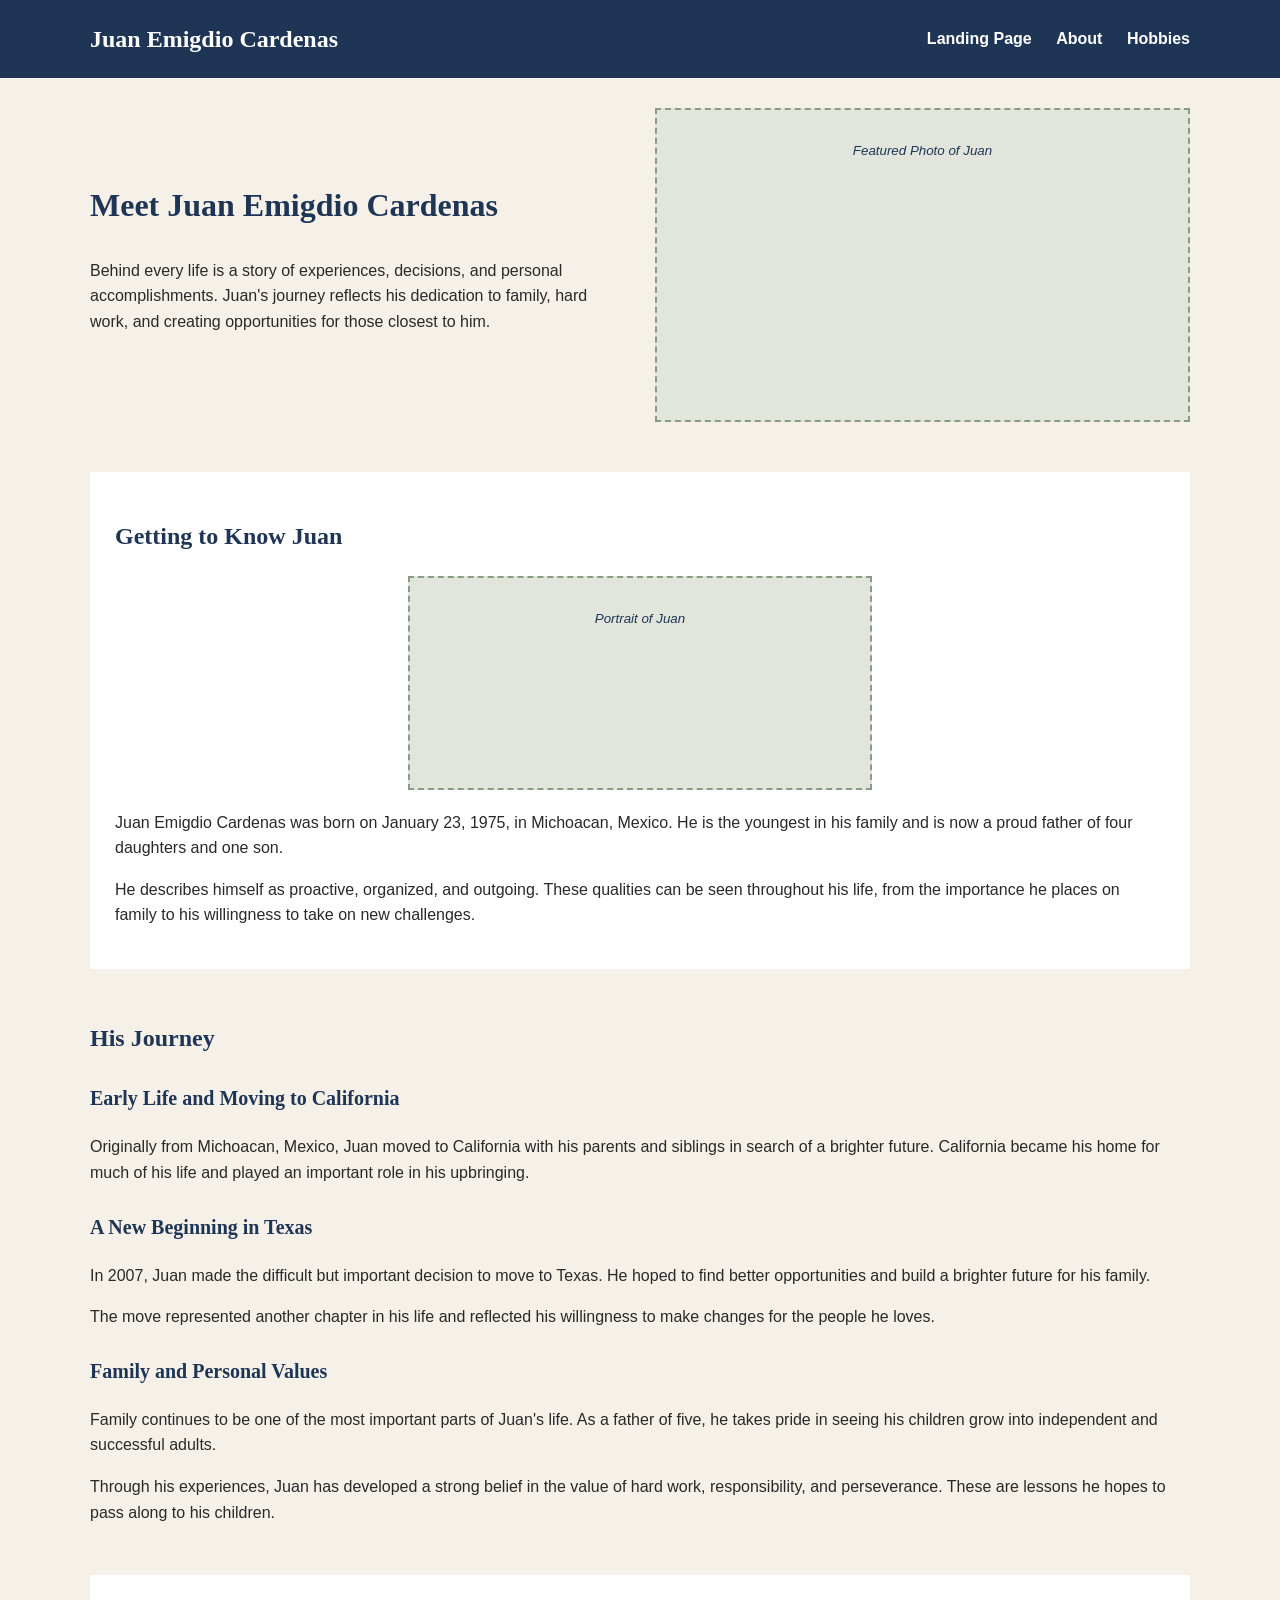
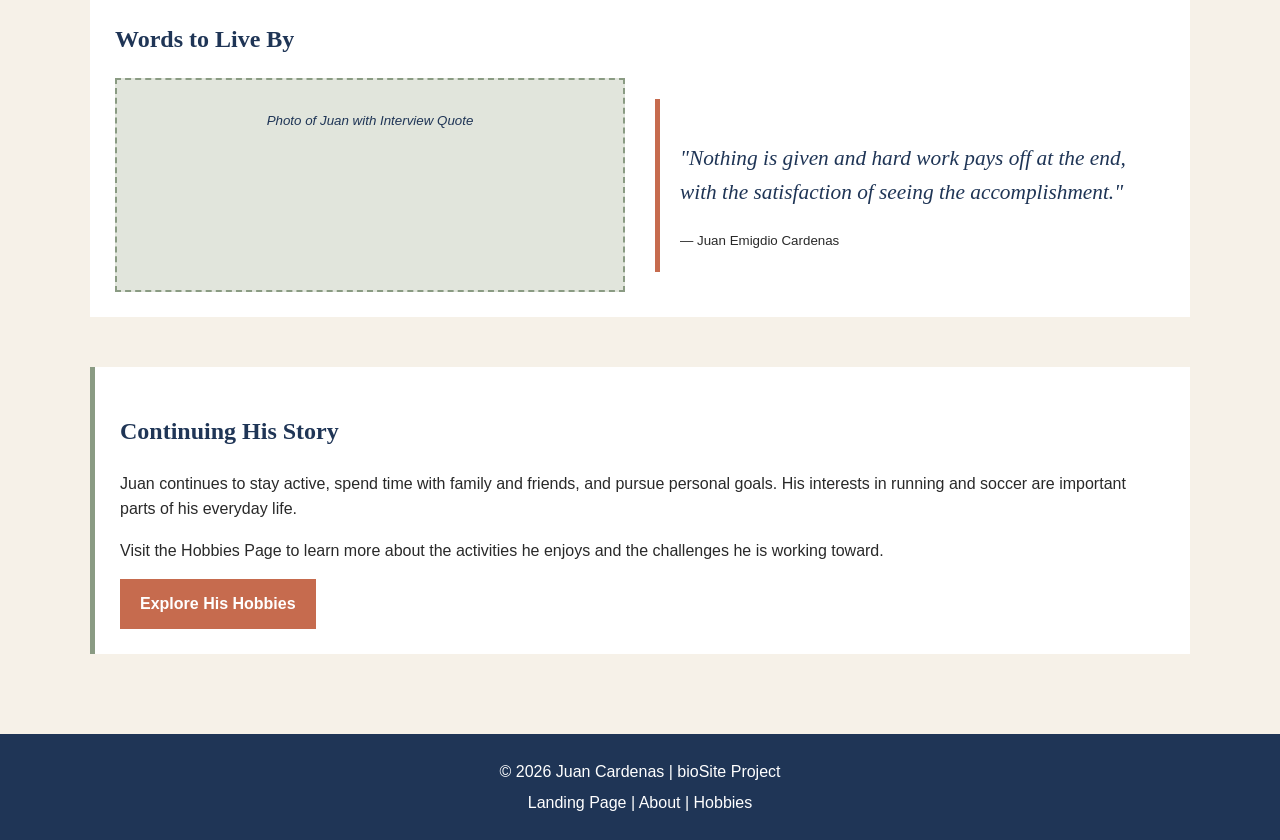
==== about.html @ eca73bfb "Complete Module 6.3 assignment" ====
<!--
    Juan Cardenas
    October 18, 2026
    Module 6.3 Assignment
-->

<!DOCTYPE html>
<html lang="en">

<head>
    <meta charset="UTF-8">
    <meta name="description"
    content="Learn about the life, background, and family of Juan Emigdio Cardenas.">
    <meta name="keywords"
    content="CSD 340, bioSite, Juan Emigdio Cardenas, Biography">
    <meta name="author" content="Juan Cardenas">
    <meta name="viewport"
    content="width=device-width, initial-scale=1.0">

    <title>Juan Emigdio Cardenas | About</title>
    <link rel="stylesheet" href="site.css">
</head>

<body>
    <header>
        <div class="site-header">
            <p class="site-name">Juan Emigdio Cardenas</p>

            <nav aria-label="Main navigation">
                <a href="index.html">Landing Page</a>
                <a href="about.html">About</a>
                <a href="hobbies.html">Hobbies</a>
            </nav>
        </div>
    </header>

    <main id="container">

        <!-- About Page Hero -->
        <section class="hero">
            <div class="hero-content">
                <h1>Meet Juan Emigdio Cardenas</h1>
                <p>
                    Behind every life is a story of experiences,
                    decisions, and personal accomplishments.
                    Juan's journey reflects his dedication to
                    family, hard work, and creating opportunities
                    for those closest to him.
                </p>
            </div>

            <!-- Photo Placeholder 1 -->
            <div class="hero-image">
                <div class="photo-placeholder">
                    Featured Photo of Juan
                </div>
            </div>
        </section>

        <!-- Portrait and Introduction -->
        <section class="about-introduction">
            <h2>Getting to Know Juan</h2>

            <!-- Photo Placeholder 2 -->
            <div class="photo-placeholder">
                Portrait of Juan
            </div>

            <p>
                Juan Emigdio Cardenas was born on January 23, 1975,
                in Michoacan, Mexico. He is the youngest in his
                family and is now a proud father of four daughters
                and one son.
            </p>
            <p>
                He describes himself as proactive, organized,
                and outgoing. These qualities can be seen
                throughout his life, from the importance he
                places on family to his willingness to take
                on new challenges.
            </p>
        </section>

        <!-- Biography -->
        <section class="biography">
            <h2>His Journey</h2>

            <h3>Early Life and Moving to California</h3>
            <p>
                Originally from Michoacan, Mexico, Juan moved
                to California with his parents and siblings
                in search of a brighter future. California
                became his home for much of his life and
                played an important role in his upbringing.
            </p>

            <h3>A New Beginning in Texas</h3>
            <p>
                In 2007, Juan made the difficult but important
                decision to move to Texas. He hoped to find
                better opportunities and build a brighter
                future for his family.
            </p>
            <p>
                The move represented another chapter in his
                life and reflected his willingness to make
                changes for the people he loves.
            </p>

            <h3>Family and Personal Values</h3>
            <p>
                Family continues to be one of the most
                important parts of Juan's life. As a father
                of five, he takes pride in seeing his children
                grow into independent and successful adults.
            </p>
            <p>
                Through his experiences, Juan has developed
                a strong belief in the value of hard work,
                responsibility, and perseverance. These
                are lessons he hopes to pass along to
                his children.
            </p>
        </section>

        <!-- Interview Quote and Photo -->
        <section class="quote-section">
            <h2>Words to Live By</h2>

            <div class="quote-container">

                <div class="quote-content">
                    <blockquote>
                        <p>
                            "Nothing is given and hard work pays off
                            at the end, with the satisfaction of
                            seeing the accomplishment."
                        </p>
                        <cite>— Juan Emigdio Cardenas</cite>
                    </blockquote>
                </div>

                <!-- Photo Placeholder 3 -->
                <div class="quote-image">
                    <div class="photo-placeholder">
                        Photo of Juan with Interview Quote
                    </div>
                </div>

            </div>
        </section>

        <!-- Closing Section -->
        <section class="about-closing">
            <h2>Continuing His Story</h2>
            <p>
                Juan continues to stay active, spend time
                with family and friends, and pursue personal
                goals. His interests in running and soccer
                are important parts of his everyday life.
            </p>
            <p>
                Visit the Hobbies Page to learn more about
                the activities he enjoys and the challenges
                he is working toward.
            </p>

            <a class="button" href="hobbies.html">
                Explore His Hobbies
            </a>
        </section>

    </main>

    <footer>
        <p>&copy; 2026 Juan Cardenas | bioSite Project</p>
        <p>
            <a href="index.html">Landing Page</a> |
            <a href="about.html">About</a> |
            <a href="hobbies.html">Hobbies</a>
        </p>
    </footer>

</body>
</html>
---- site.css ----
/*
    Juan Cardenas
    October 18, 2026
    Module 6.3 Assignment
*/

/* General Page Styles */
body {
    margin: 0;
    background-color: #F6F1E8;
    color: #292929;
    font-family: Arial, sans-serif;
    font-size: 12pt;
    line-height: 1.6;
}

/* Headings */
h1, h2, h3 {
    font-family: Georgia, serif;
    color: #1F3556;
}
h1 {
    font-size: 24pt;
}
h2 {
    font-size: 18pt;
}
h3 {
    font-size: 15pt;
}

/* Header and Navigation */
header {
    background-color: #1F3556;
    color: white;
    padding: 20px;
}
.site-header {
    max-width: 1100px;
    margin: auto;
    display: grid;
    grid-template-columns: 1fr 1fr;
    align-items: center;
}
.site-name {
    font-family: Georgia, serif;
    font-size: 18pt;
    font-weight: bold;
    margin: 0;
}
nav {
    text-align: right;
}
nav a {
    color: white;
    font-family: Arial, sans-serif;
    font-weight: bold;
    text-decoration: none;
    margin-left: 20px;
}
nav a:hover {
    text-decoration: underline;
}

/* Main Content */
#container {
    max-width: 1100px;
    margin: auto;
    padding: 30px;
}
section {
    margin-bottom: 50px;
}

/* Hero Section */
.hero {
    display: grid;
    grid-template-columns: 1fr 1fr;
    gap: 30px;
    align-items: center;
}
.hero-content h1 {
    margin-top: 0;
}

/* Buttons */
.button {
    display: inline-block;
    background-color: #C66B4E;
    color: white;
    padding: 12px 20px;
    text-decoration: none;
    font-weight: bold;
}
.button:hover {
    background-color: #1F3556;
}

/* Photo Placeholders */
.photo-placeholder {
    background-color: #E1E5DC;
    border: 2px dashed #8A9B83;
    color: #1F3556;
    padding: 30px;
    min-height: 150px;
    text-align: center;
    font-family: Arial, sans-serif;
    font-size: 10pt;
    font-style: italic;
}
.hero-image .photo-placeholder {
    min-height: 250px;
}

/* Landing Page Introduction */
.introduction {
    background-color: white;
    padding: 25px;
    border-left: 5px solid #8A9B83;
}

/* Landing Page Story Cards */
.card-container {
    display: grid;
    grid-template-columns: 1fr 1fr 1fr;
    gap: 20px;
}
.card {
    background-color: white;
    padding: 20px;
    border: 1px solid #8A9B83;
}
.card h3 {
    margin-bottom: 10px;
}

/* Marathon Goal Section */
.marathon-container {
    display: grid;
    grid-template-columns: 1fr 1fr;
    gap: 30px;
    align-items: center;
}

/* Place Marathon Photo on the Left */
.marathon-image {
    grid-column: 1;
    grid-row: 1;
}

/* Place Marathon Text on the Right */
.marathon-content {
    grid-column: 2;
    grid-row: 1;
}

/* About Page Introduction */
.about-introduction {
    background-color: white;
    padding: 25px;
}
.about-introduction .photo-placeholder {
    max-width: 400px;
    margin: 20px auto;
}

/* Biography */
.biography h3 {
    margin-top: 25px;
}

/* Interview Quote and Photo */
.quote-section {
    background-color: white;
    padding: 25px;
}
.quote-container {
    display: grid;
    grid-template-columns: 1fr 1fr;
    gap: 30px;
    align-items: center;
}

/* Place Interview Photo on the Left */
.quote-image {
    grid-column: 1;
    grid-row: 1;
}

/* Place Interview Quote on the Right */
.quote-content {
    grid-column: 2;
    grid-row: 1;
}
blockquote {
    margin: 0;
    padding: 20px;
    border-left: 5px solid #C66B4E;
    color: #1F3556;
    font-family: Georgia, serif;
    font-size: 16pt;
    font-style: italic;
}
blockquote cite {
    display: block;
    margin-top: 15px;
    color: #292929;
    font-family: Arial, sans-serif;
    font-size: 10pt;
    font-style: normal;
}

/* About Page Closing */
.about-closing {
    background-color: white;
    padding: 25px;
    border-left: 5px solid #8A9B83;
}

/* Hobbies Page */
.hobby-section {
    background-color: white;
    padding: 25px;
}
.hobby-container {
    display: grid;
    grid-template-columns: 1fr 1fr;
    gap: 30px;
    align-items: center;
}

/* Hobbies Closing Note */
.hobbies-closing {
    background-color: white;
    padding: 25px;
    border-left: 5px solid #8A9B83;
}

/* Footer */
footer {
    background-color: #1F3556;
    color: white;
    text-align: center;
    padding: 20px;
}
footer p {
    margin: 5px;
}
footer a {
    color: white;
    text-decoration: none;
}
footer a:hover {
    text-decoration: underline;
}
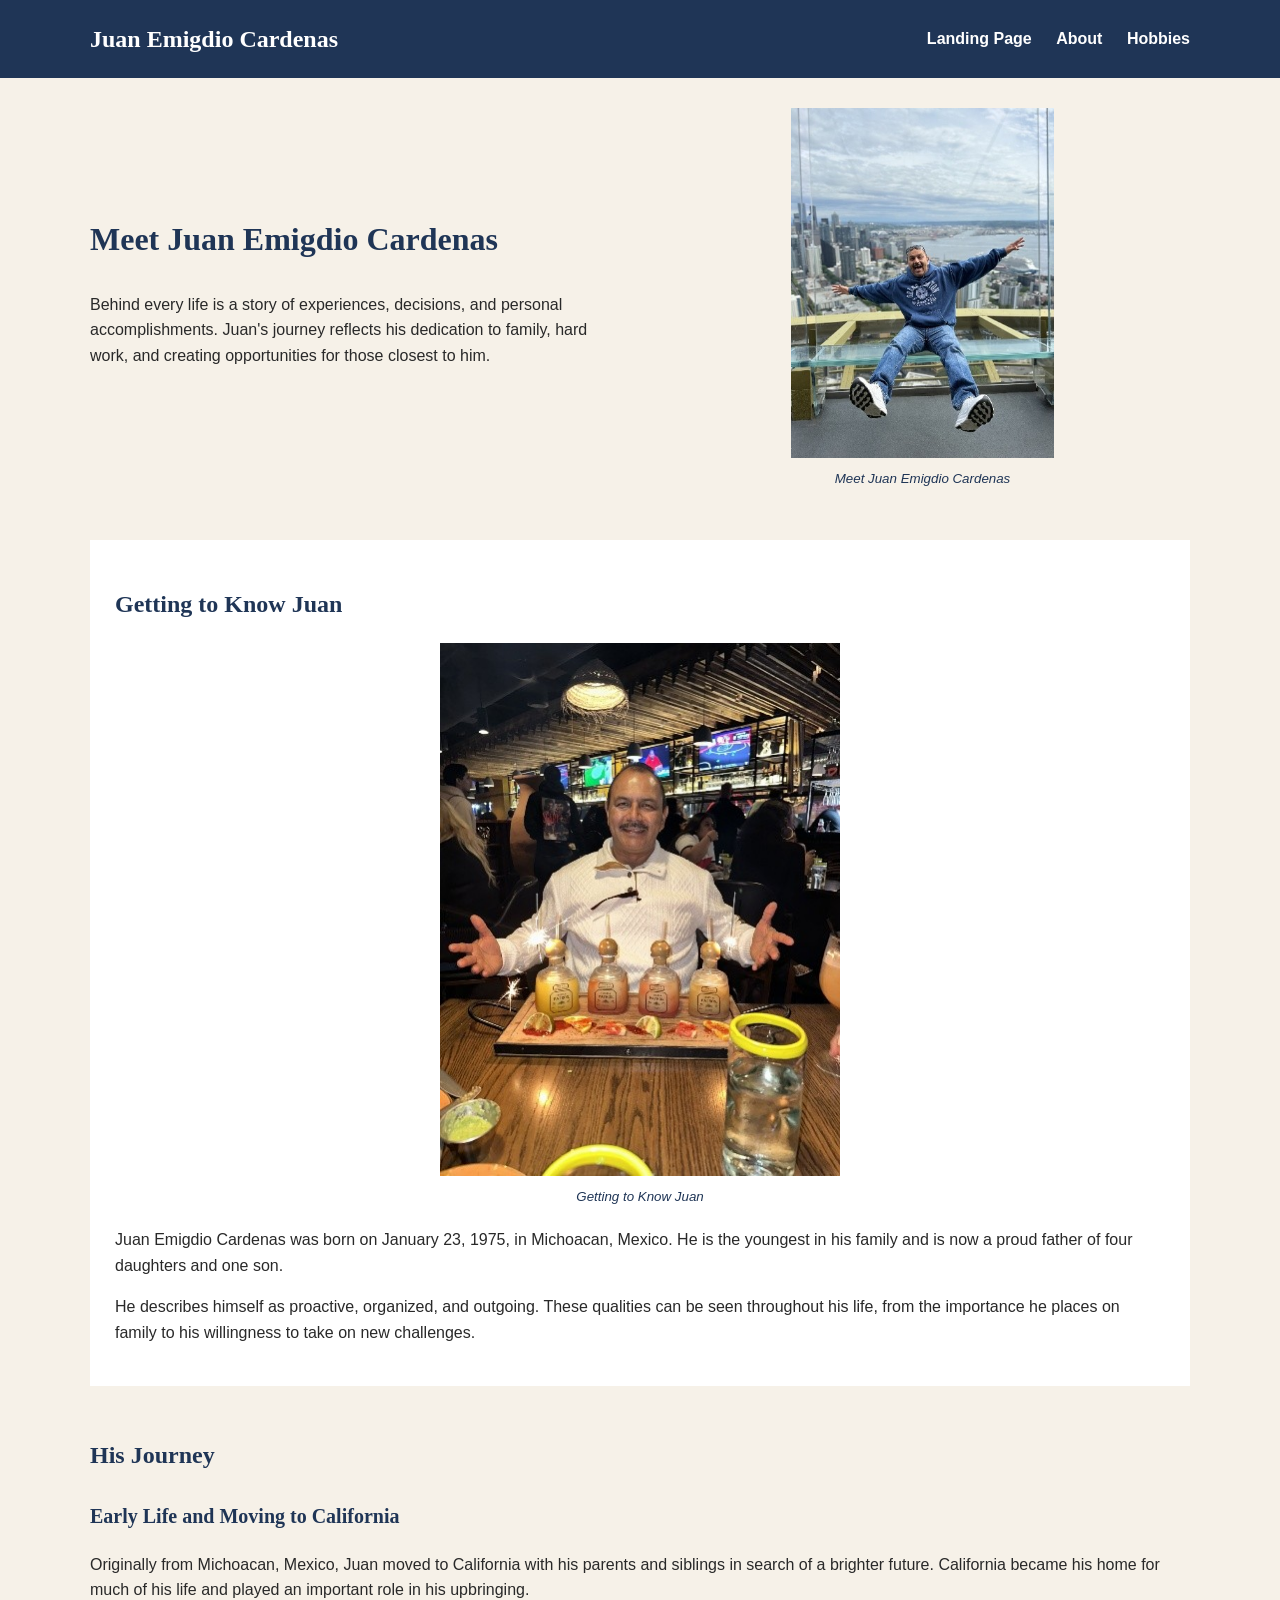
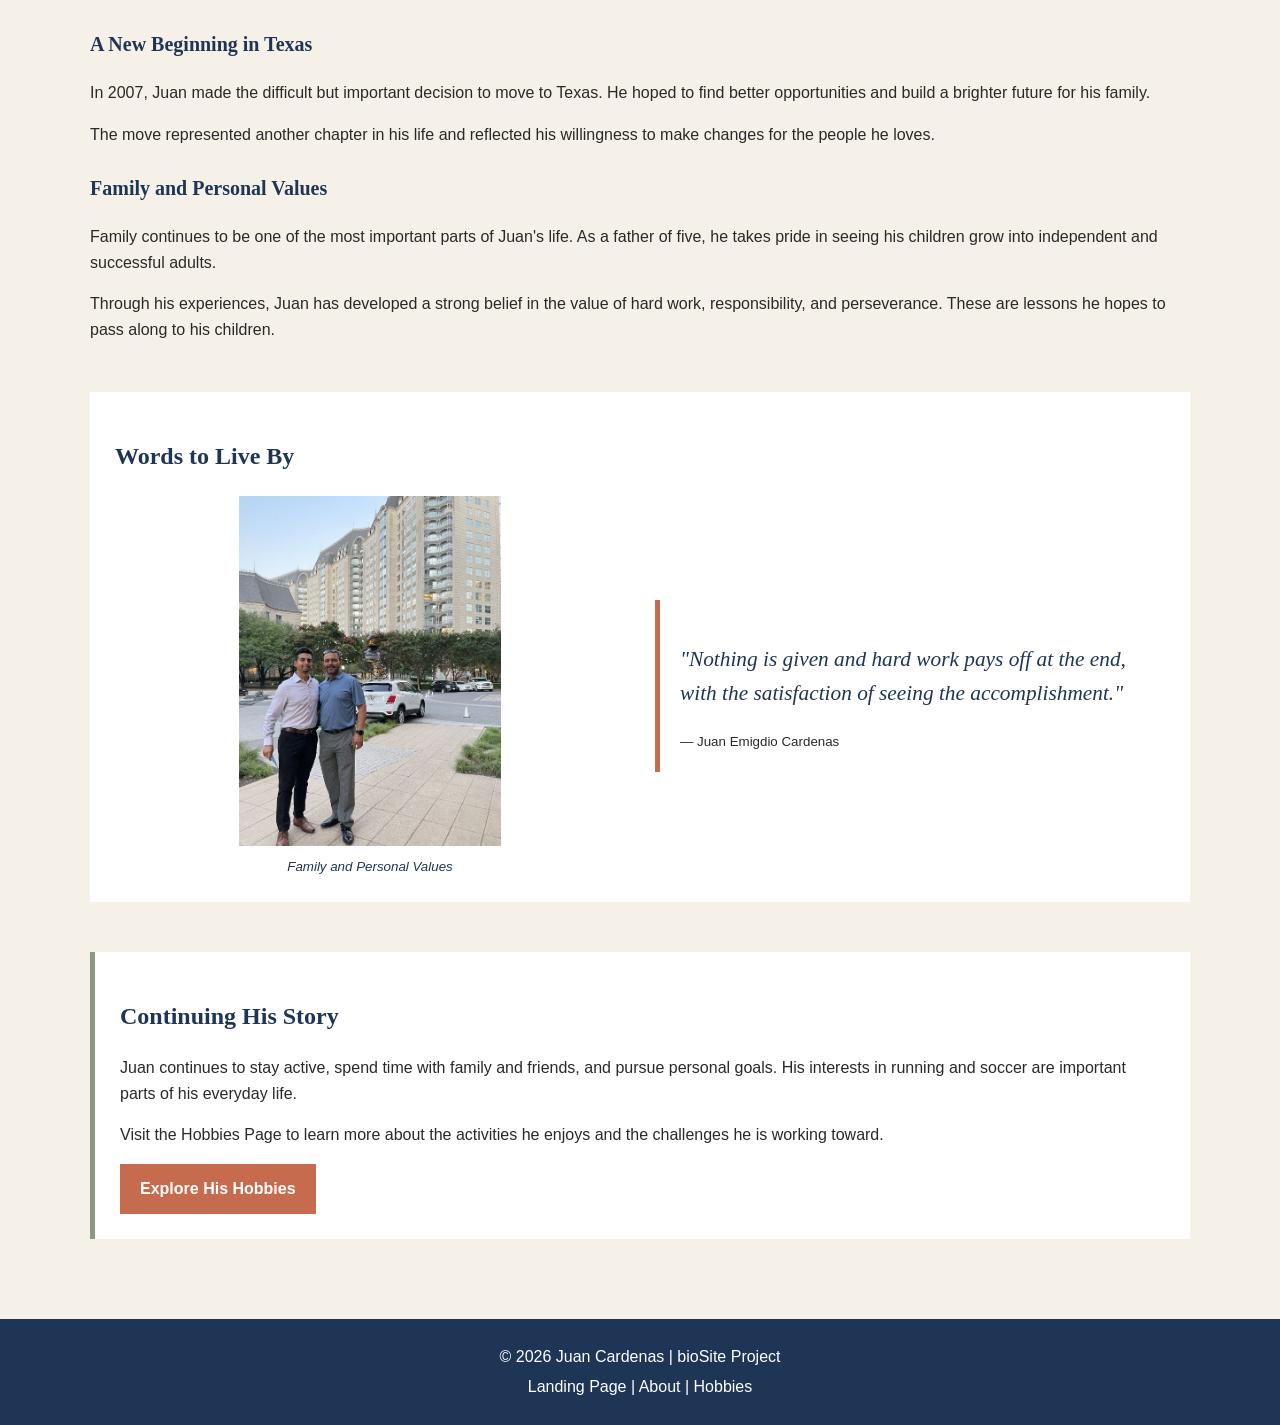
==== commit ad969ffb: "Complete Module 7.2 assignment" ====
--- a/about.html
+++ b/about.html
@@ -1,7 +1,7 @@
 <!--
     Juan Cardenas
-    October 18, 2026
-    Module 6.3 Assignment
+    October 25, 2026
+    Module 7.2 Assignment
 -->
 
 <!DOCTYPE html>
@@ -49,11 +49,15 @@
                 </p>
             </div>
 
-            <!-- Photo Placeholder 1 -->
+            <!-- Featured Photo -->
             <div class="hero-image">
-                <div class="photo-placeholder">
-                    Featured Photo of Juan
-                </div>
+                <figure>
+                    <img src="images/Picture5.jpg"
+                         alt="Portrait of Juan Emigdio Cardenas">
+                    <figcaption>
+                        Meet Juan Emigdio Cardenas
+                    </figcaption>
+                </figure>
             </div>
         </section>
 
@@ -61,10 +65,14 @@
         <section class="about-introduction">
             <h2>Getting to Know Juan</h2>
 
-            <!-- Photo Placeholder 2 -->
-            <div class="photo-placeholder">
-                Portrait of Juan
-            </div>
+            <!-- Portrait Photo -->
+            <figure>
+                <img src="images/Picture6.jpg"
+                     alt="Portrait of Juan">
+                <figcaption>
+                    Getting to Know Juan
+                </figcaption>
+            </figure>
 
             <p>
                 Juan Emigdio Cardenas was born on January 23, 1975,
@@ -140,11 +148,15 @@
                     </blockquote>
                 </div>
 
-                <!-- Photo Placeholder 3 -->
+                <!-- Family Portrait -->
                 <div class="quote-image">
-                    <div class="photo-placeholder">
-                        Photo of Juan with Interview Quote
-                    </div>
+                    <figure>
+                        <img src="images/Picture3.jpg"
+                             alt="Family portrait of Juan">
+                        <figcaption>
+                            Family and Personal Values
+                        </figcaption>
+                    </figure>
                 </div>
 
             </div>
--- a/site.css
+++ b/site.css
@@ -1,7 +1,7 @@
 /*
     Juan Cardenas
-    October 18, 2026
-    Module 6.3 Assignment
+    October 25, 2026
+    Module 7.2 Assignment
 */
 
 /* General Page Styles */
@@ -13,7 +13,6 @@
     font-size: 12pt;
     line-height: 1.6;
 }
-
 /* Headings */
 h1, h2, h3 {
     font-family: Georgia, serif;
@@ -28,7 +27,6 @@
 h3 {
     font-size: 15pt;
 }
-
 /* Header and Navigation */
 header {
     background-color: #1F3556;
@@ -61,7 +59,6 @@
 nav a:hover {
     text-decoration: underline;
 }
-
 /* Main Content */
 #container {
     max-width: 1100px;
@@ -71,7 +68,6 @@
 section {
     margin-bottom: 50px;
 }
-
 /* Hero Section */
 .hero {
     display: grid;
@@ -82,7 +78,6 @@
 .hero-content h1 {
     margin-top: 0;
 }
-
 /* Buttons */
 .button {
     display: inline-block;
@@ -95,30 +90,34 @@
 .button:hover {
     background-color: #1F3556;
 }
-
-/* Photo Placeholders */
-.photo-placeholder {
-    background-color: #E1E5DC;
-    border: 2px dashed #8A9B83;
+/* Images and Captions */
+figure {
+    margin: 0;
+    text-align: center;
+}
+figure img {
+    width: 100%;
+    height: auto;
+    display: block;
+}
+figcaption {
     color: #1F3556;
-    padding: 30px;
-    min-height: 150px;
-    text-align: center;
     font-family: Arial, sans-serif;
     font-size: 10pt;
     font-style: italic;
-}
-.hero-image .photo-placeholder {
-    min-height: 250px;
-}
-
+    margin-top: 10px;
+}
+/* Featured Images */
+.hero-image img {
+    max-height: 350px;
+    object-fit: contain;
+}
 /* Landing Page Introduction */
 .introduction {
     background-color: white;
     padding: 25px;
     border-left: 5px solid #8A9B83;
 }
-
 /* Landing Page Story Cards */
 .card-container {
     display: grid;
@@ -133,7 +132,10 @@
 .card h3 {
     margin-bottom: 10px;
 }
-
+.card img {
+    height: 200px;
+    object-fit: cover;
+}
 /* Marathon Goal Section */
 .marathon-container {
     display: grid;
@@ -141,34 +143,33 @@
     gap: 30px;
     align-items: center;
 }
-
 /* Place Marathon Photo on the Left */
 .marathon-image {
     grid-column: 1;
     grid-row: 1;
 }
-
 /* Place Marathon Text on the Right */
 .marathon-content {
     grid-column: 2;
     grid-row: 1;
 }
-
+.marathon-image img {
+    max-height: 350px;
+    object-fit: contain;
+}
 /* About Page Introduction */
 .about-introduction {
     background-color: white;
     padding: 25px;
 }
-.about-introduction .photo-placeholder {
+.about-introduction figure {
     max-width: 400px;
     margin: 20px auto;
 }
-
 /* Biography */
 .biography h3 {
     margin-top: 25px;
 }
-
 /* Interview Quote and Photo */
 .quote-section {
     background-color: white;
@@ -180,13 +181,15 @@
     gap: 30px;
     align-items: center;
 }
-
 /* Place Interview Photo on the Left */
 .quote-image {
     grid-column: 1;
     grid-row: 1;
 }
-
+.quote-image img {
+    max-height: 350px;
+    object-fit: contain;
+}
 /* Place Interview Quote on the Right */
 .quote-content {
     grid-column: 2;
@@ -209,14 +212,12 @@
     font-size: 10pt;
     font-style: normal;
 }
-
 /* About Page Closing */
 .about-closing {
     background-color: white;
     padding: 25px;
     border-left: 5px solid #8A9B83;
 }
-
 /* Hobbies Page */
 .hobby-section {
     background-color: white;
@@ -228,14 +229,16 @@
     gap: 30px;
     align-items: center;
 }
-
+.hobby-image img {
+    max-height: 300px;
+    object-fit: contain;
+}
 /* Hobbies Closing Note */
 .hobbies-closing {
     background-color: white;
     padding: 25px;
     border-left: 5px solid #8A9B83;
 }
-
 /* Footer */
 footer {
     background-color: #1F3556;
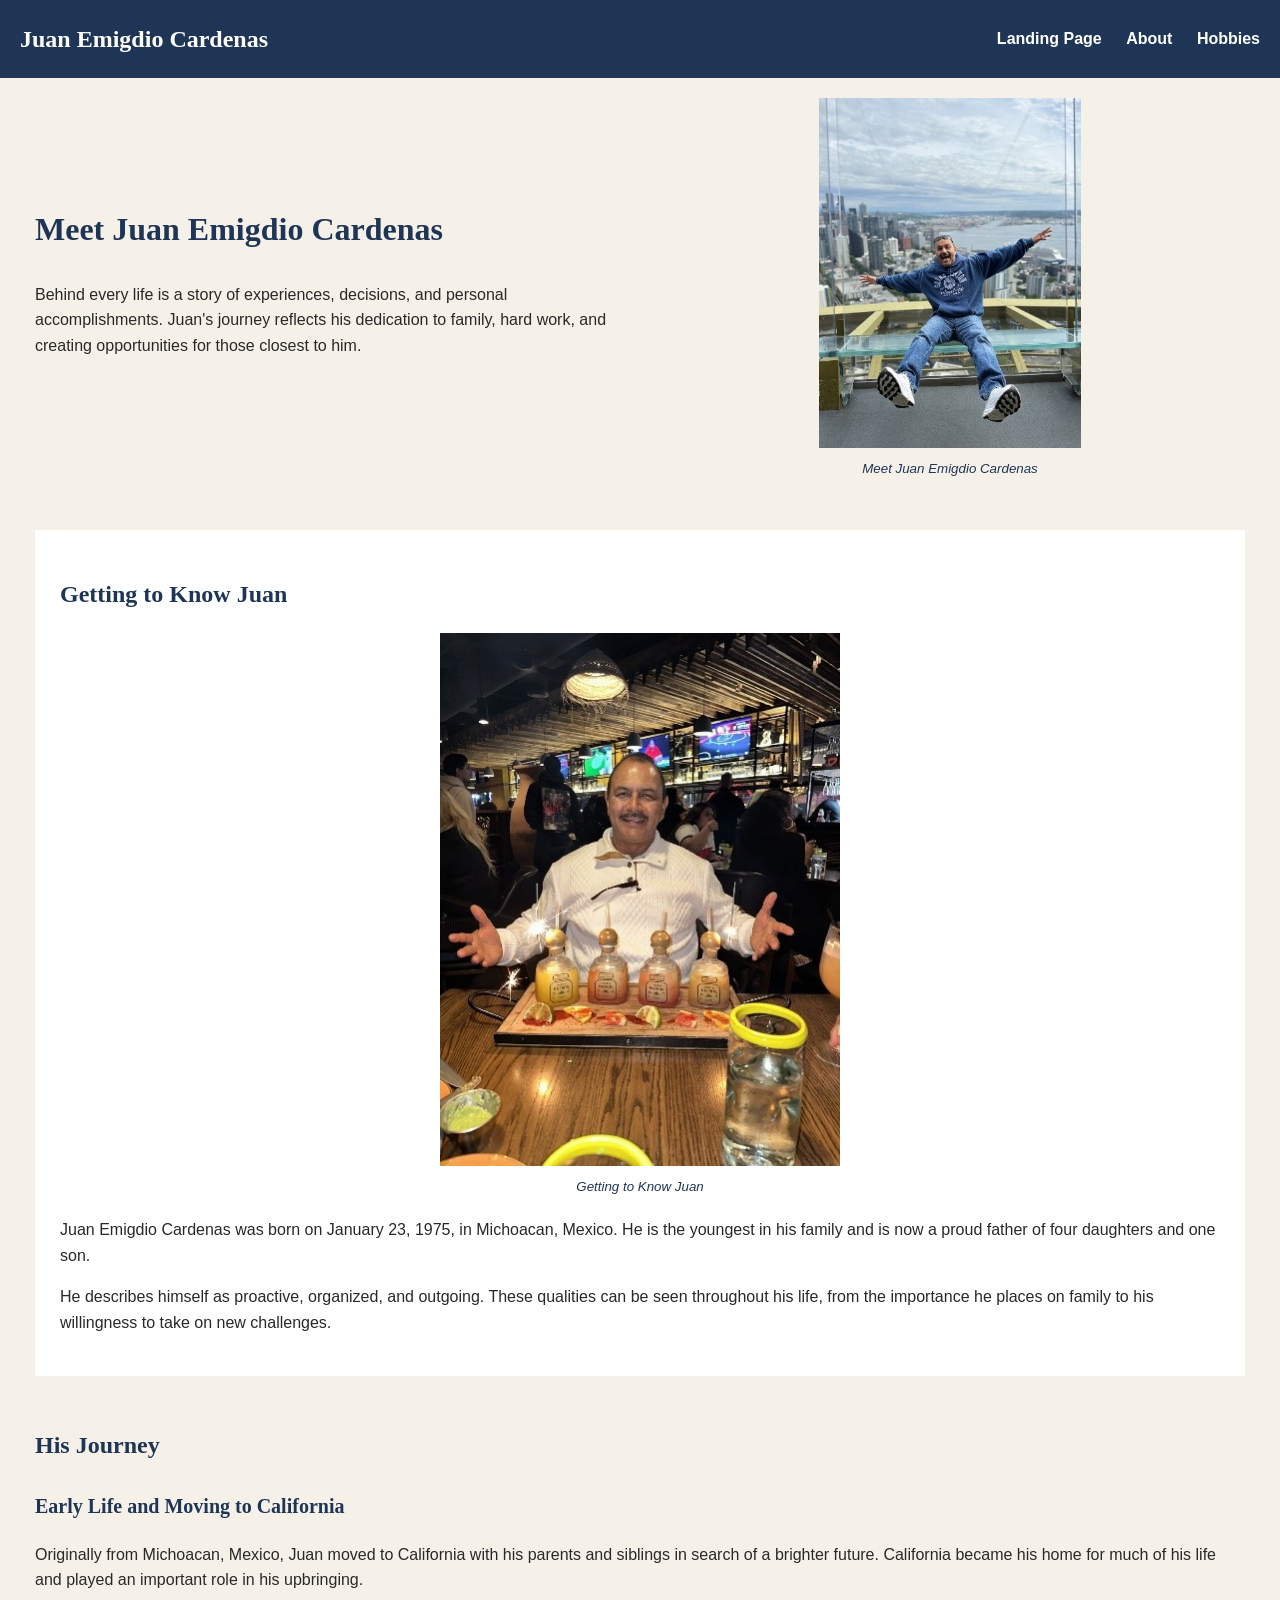
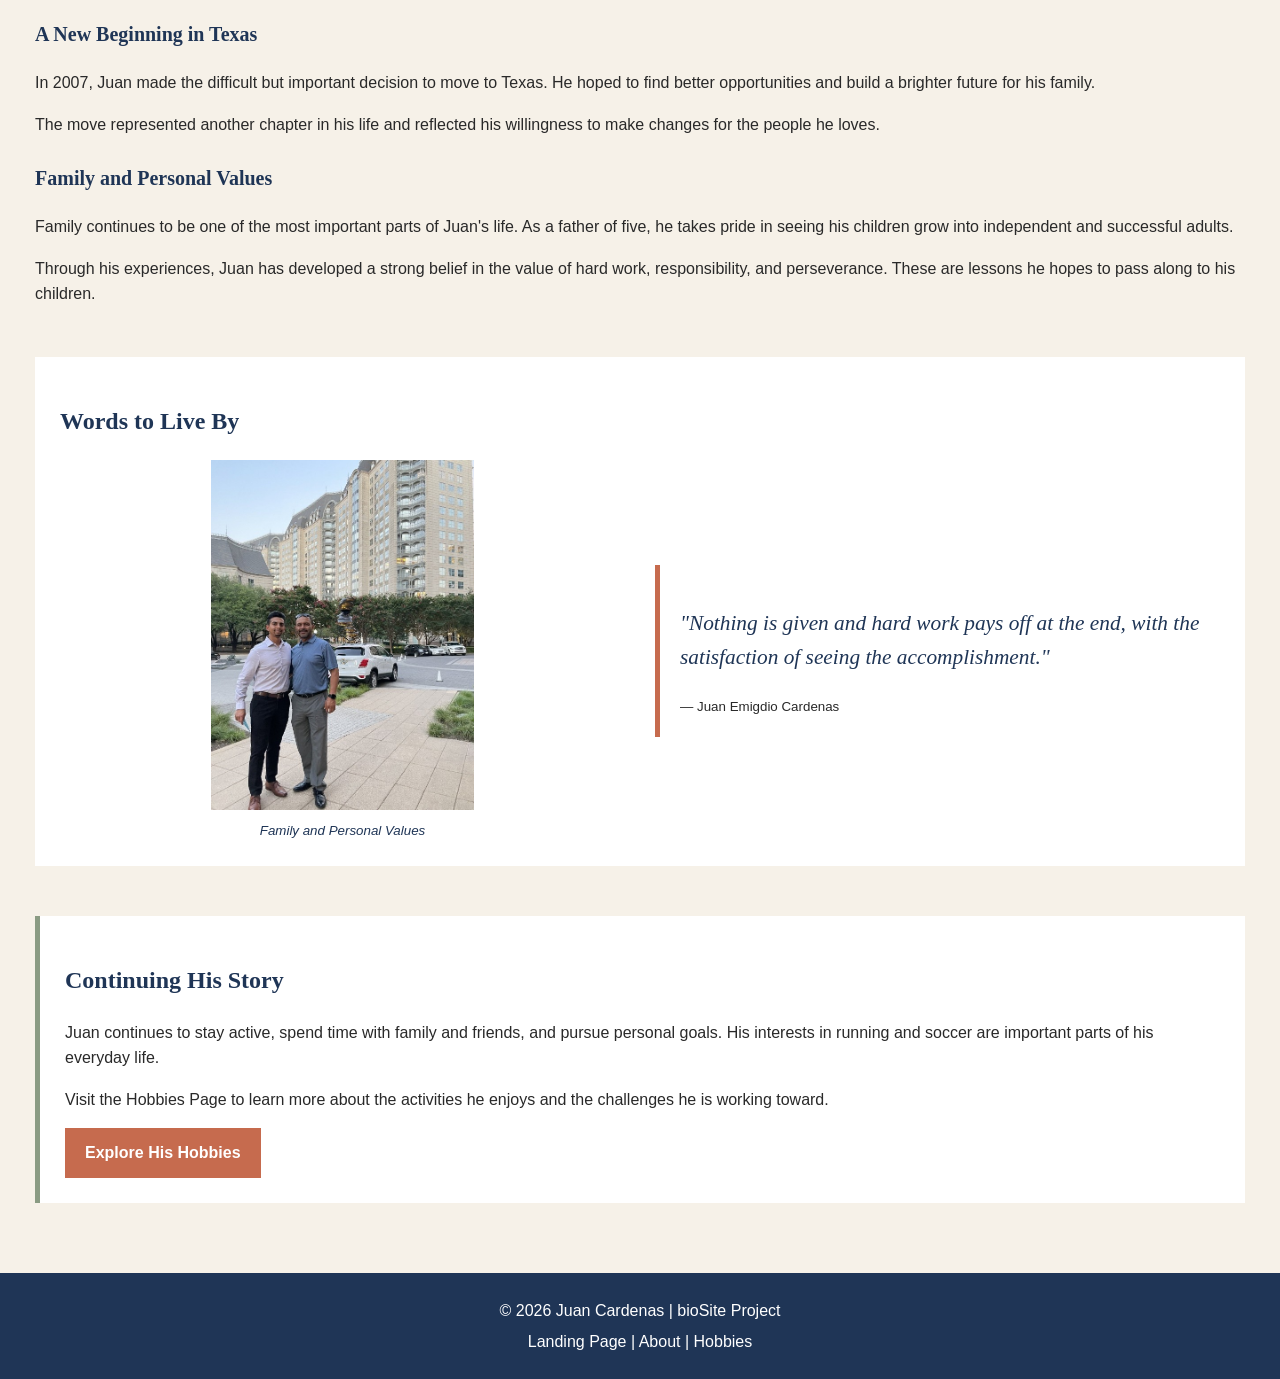
==== commit d06cf3c6: "Complete Module 7.2 assignment" ====
--- a/about.html
+++ b/about.html
@@ -1,7 +1,7 @@
 <!--
     Juan Cardenas
     October 25, 2026
-    Module 7.2 Assignment
+    bioSite: Development and GitHub Pages Deployment
 -->
 
 <!DOCTYPE html>
--- a/site.css
+++ b/site.css
@@ -5,6 +5,9 @@
 */
 
 /* General Page Styles */
+* {
+    box-sizing: border-box;
+}
 body {
     margin: 0;
     background-color: #F6F1E8;
@@ -32,9 +35,10 @@
     background-color: #1F3556;
     color: white;
     padding: 20px;
+    width: 100%;
 }
 .site-header {
-    max-width: 1100px;
+    max-width: 1250px;
     margin: auto;
     display: grid;
     grid-template-columns: 1fr 1fr;
@@ -61,9 +65,9 @@
 }
 /* Main Content */
 #container {
-    max-width: 1100px;
+    max-width: 1250px;
     margin: auto;
-    padding: 30px;
+    padding: 20px;
 }
 section {
     margin-bottom: 50px;
@@ -71,7 +75,7 @@
 /* Hero Section */
 .hero {
     display: grid;
-    grid-template-columns: 1fr 1fr;
+    grid-template-columns: minmax(0, 1fr) minmax(0, 1fr);
     gap: 30px;
     align-items: center;
 }
@@ -97,6 +101,7 @@
 }
 figure img {
     width: 100%;
+    max-width: 100%;
     height: auto;
     display: block;
 }
@@ -121,25 +126,32 @@
 /* Landing Page Story Cards */
 .card-container {
     display: grid;
-    grid-template-columns: 1fr 1fr 1fr;
+    grid-template-columns: repeat(3, minmax(0, 1fr));
     gap: 20px;
 }
 .card {
     background-color: white;
     padding: 20px;
     border: 1px solid #8A9B83;
+    min-width: 0;
 }
 .card h3 {
     margin-bottom: 10px;
 }
 .card img {
+    width: 100%;
+    max-width: 100%;
     height: 200px;
     object-fit: cover;
 }
+/* Running Photo - Show Entire Image */
+.card img[src="images/Picture12.jpg"] {
+    object-fit: contain;
+}
 /* Marathon Goal Section */
 .marathon-container {
     display: grid;
-    grid-template-columns: 1fr 1fr;
+    grid-template-columns: minmax(0, 1fr) minmax(0, 1fr);
     gap: 30px;
     align-items: center;
 }
@@ -177,7 +189,7 @@
 }
 .quote-container {
     display: grid;
-    grid-template-columns: 1fr 1fr;
+    grid-template-columns: minmax(0, 1fr) minmax(0, 1fr);
     gap: 30px;
     align-items: center;
 }
@@ -225,7 +237,7 @@
 }
 .hobby-container {
     display: grid;
-    grid-template-columns: 1fr 1fr;
+    grid-template-columns: minmax(0, 1fr) minmax(0, 1fr);
     gap: 30px;
     align-items: center;
 }
@@ -245,6 +257,7 @@
     color: white;
     text-align: center;
     padding: 20px;
+    width: 100%;
 }
 footer p {
     margin: 5px;
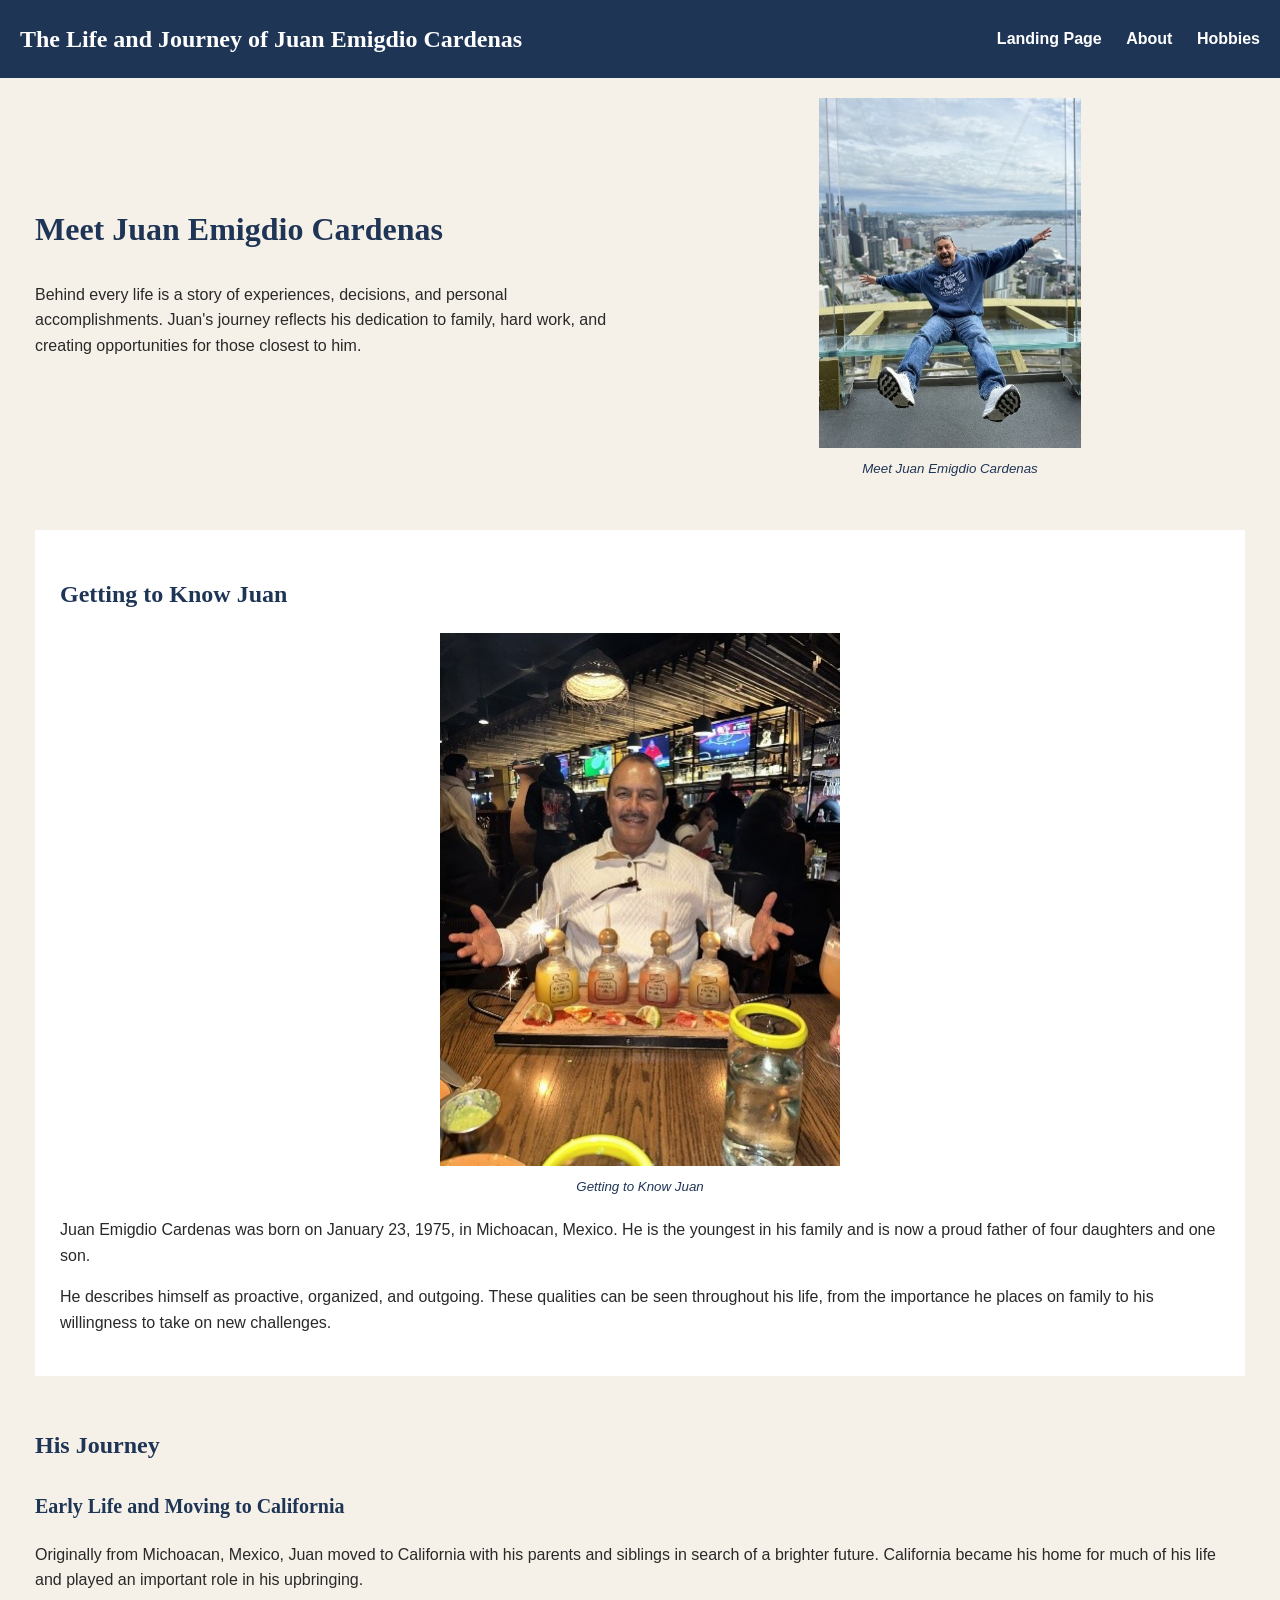
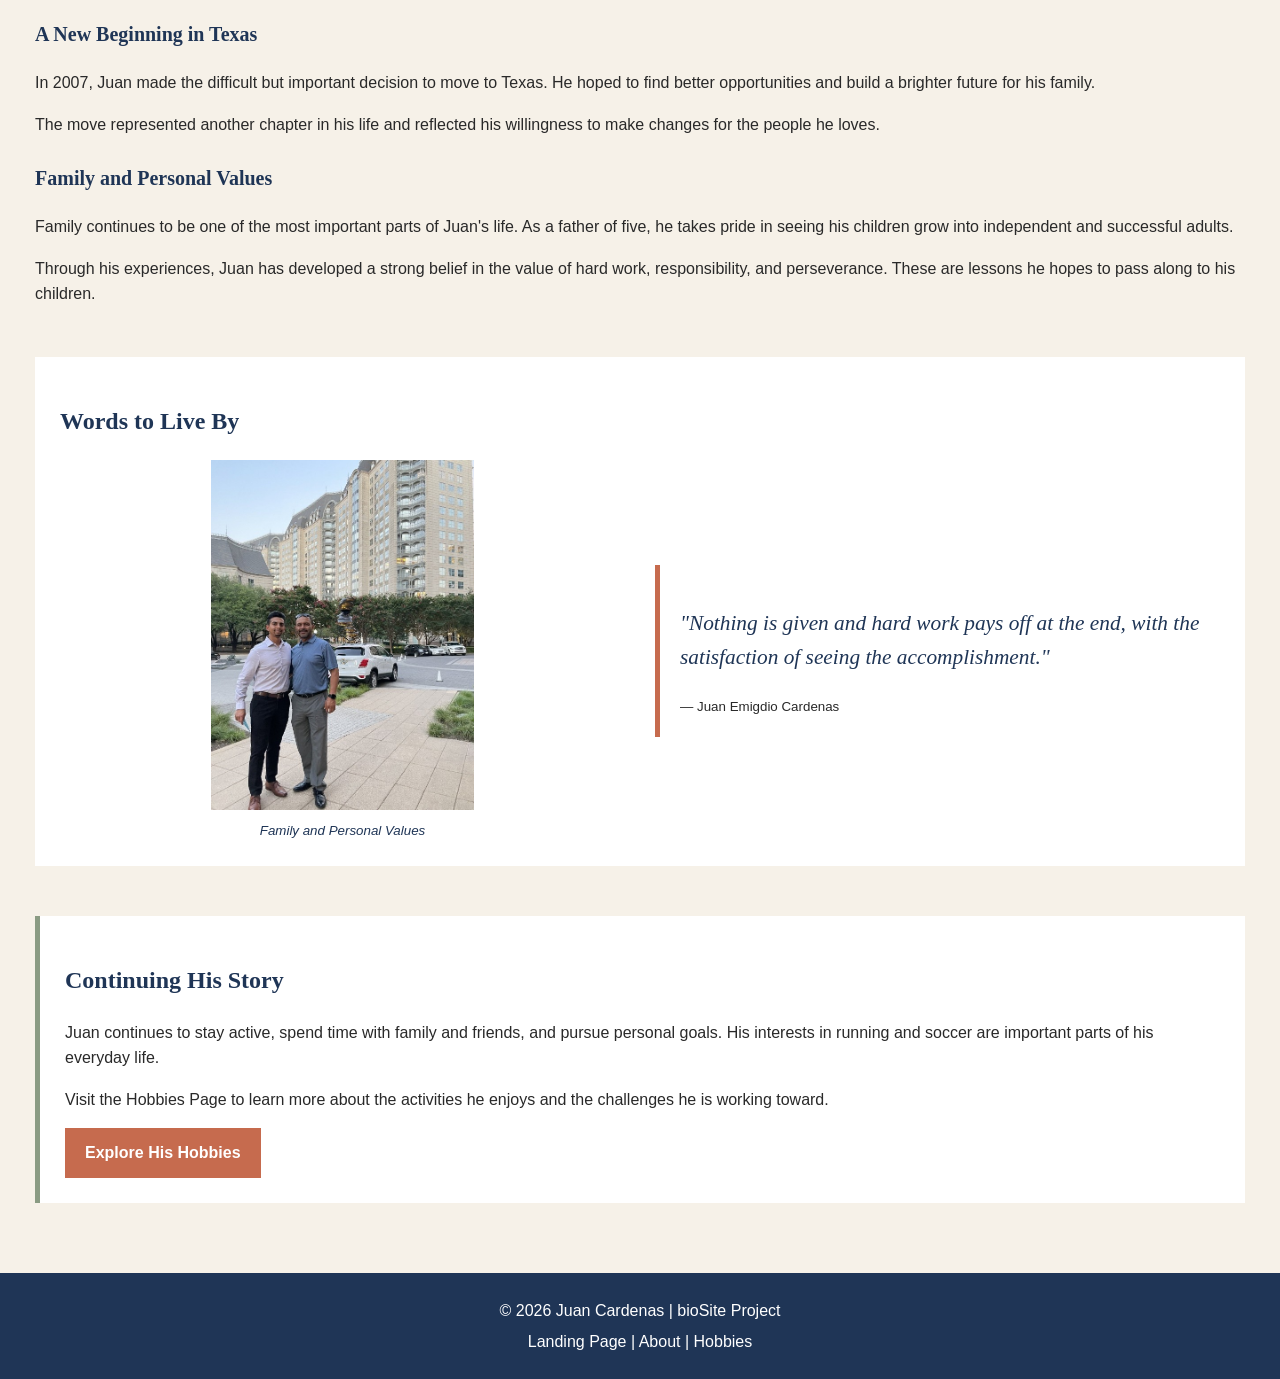
==== commit aaf93ac1: "Completed Module 10.2 Assignment" ====
--- a/about.html
+++ b/about.html
@@ -1,7 +1,7 @@
 <!--
     Juan Cardenas
-    October 25, 2026
-    bioSite: Development and GitHub Pages Deployment
+    November 15, 2026
+    bioSite: Final Submission
 -->
 
 <!DOCTYPE html>
@@ -24,7 +24,7 @@
 <body>
     <header>
         <div class="site-header">
-            <p class="site-name">Juan Emigdio Cardenas</p>
+            <p class="site-name">The Life and Journey of Juan Emigdio Cardenas</p>
 
             <nav aria-label="Main navigation">
                 <a href="index.html">Landing Page</a>
--- a/site.css
+++ b/site.css
@@ -1,7 +1,7 @@
 /*
     Juan Cardenas
-    October 25, 2026
-    Module 7.2 Assignment
+    November 15, 2026
+    bioSite: Final Submission
 */
 
 /* General Page Styles */
@@ -268,4 +268,69 @@
 }
 footer a:hover {
     text-decoration: underline;
-}+}
+
+/* Responsive Layouts for Tablets */
+@media screen and (max-width: 900px) {
+    .card-container {
+        grid-template-columns: repeat(2, minmax(0, 1fr));
+    }
+    .site-header {
+        grid-template-columns: 1fr;
+        gap: 12px;
+        text-align: center;
+    }
+    nav {
+        text-align: center;
+    }
+    nav a {
+        display: inline-block;
+        margin: 0 10px 8px;
+    }
+}
+
+/* Responsive Layouts for Phones */
+@media screen and (max-width: 600px) {
+    header, footer {
+        padding: 16px;
+    }
+    #container {
+        padding: 15px;
+    }
+    section {
+        margin-bottom: 30px;
+    }
+    .hero, .marathon-container, .quote-container,
+    .hobby-container, .card-container {
+        grid-template-columns: 1fr;
+        gap: 20px;
+    }
+    .marathon-image, .marathon-content,
+    .quote-image, .quote-content {
+        grid-column: auto;
+        grid-row: auto;
+    }
+    .site-name {
+        font-size: 16pt;
+    }
+    nav a {
+        margin: 0 8px 8px;
+        padding: 6px 0;
+    }
+    h1 { font-size: 21pt; }
+    h2 { font-size: 17pt; }
+    .introduction, .card, .about-introduction,
+    .quote-section, .about-closing, .hobby-section,
+    .hobbies-closing {
+        padding: 18px;
+    }
+    .card img {
+        height: auto;
+        max-height: 280px;
+        object-fit: contain;
+    }
+    blockquote {
+        font-size: 14pt;
+        padding: 15px;
+    }
+}
